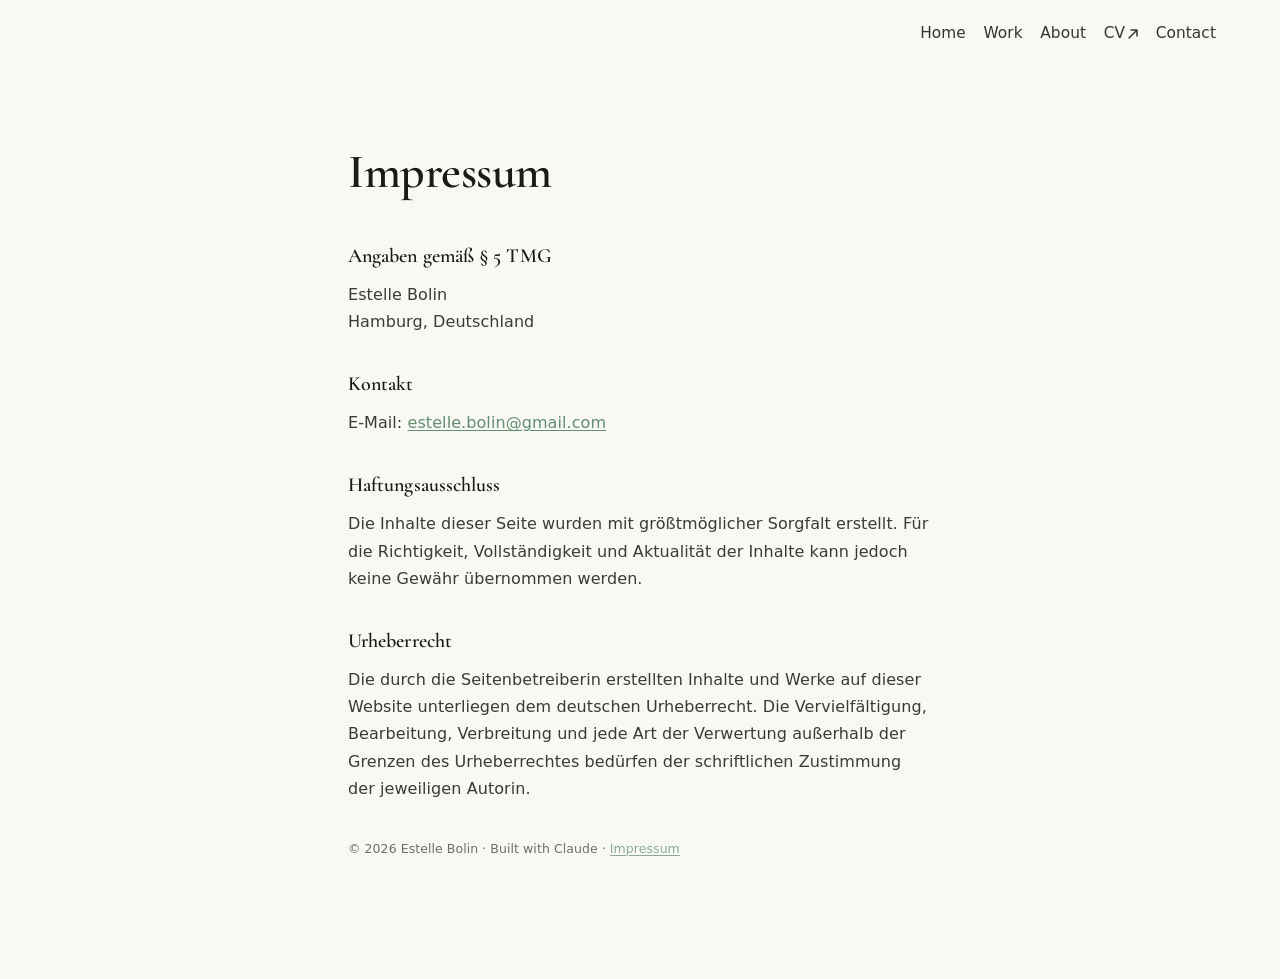
==== impressum.html @ baf318a9 "Initial portfolio launch" ====
<!DOCTYPE html>
<html lang="de">
  <head>
    <meta charset="UTF-8" />
    <meta name="viewport" content="width=device-width, initial-scale=1.0" />
    <link rel="preconnect" href="https://fonts.googleapis.com" />
    <link rel="preconnect" href="https://fonts.gstatic.com" crossorigin />
    <link
      href="https://fonts.googleapis.com/css2?family=Cormorant+Garamond:wght@400;500;600&display=swap"
      rel="stylesheet"
    />
    <meta name="description" content="Impressum – Estelle Bolin UX Design Portfolio" />
    <title>Impressum | Estelle Bolin</title>
    <link rel="stylesheet" href="styles.css" />
    <style>
      .impressum-inner {
        max-width: 680px;
        margin: 0 auto;
        padding: 80px 48px 120px;
      }
      .impressum-inner h1 {
        font-family: var(--headline);
        font-size: clamp(2rem, 4vw, 3rem);
        font-weight: 600;
        margin: 0 0 2.5rem;
        line-height: 1.1;
      }
      .impressum-inner h2 {
        font-family: var(--headline);
        font-size: 1.25rem;
        font-weight: 600;
        margin: 2rem 0 0.5rem;
      }
      .impressum-inner p {
        margin: 0 0 1rem;
        line-height: 1.7;
        opacity: 0.85;
        text-align: left;
        hyphens: none;
      }
      .impressum-inner a {
        color: var(--accent);
        text-decoration: underline;
        text-underline-offset: 2px;
      }
    </style>
  </head>
  <body>
    <a class="skip-link" href="#main-content">Skip to main content</a>

    <header class="site-header" aria-label="Primary">
      <nav class="site-nav" aria-label="Main navigation">
        <a href="index.html#home">Home</a>
        <a href="index.html#work">Work</a>
        <a href="index.html#about">About</a>
        <a href="assets/cv/2026-03-24-Lebenslauf-Estelle-Bolin-UX-UI.pdf" target="_blank" rel="noopener noreferrer" aria-label="CV, opens in new tab">CV<svg width="10" height="10" viewBox="0 0 10 10" aria-hidden="true" focusable="false" style="margin-left: 3px; vertical-align: middle;"><path d="M1 9L9 1M9 1H3M9 1V7" stroke="currentColor" stroke-width="1.5" stroke-linecap="round"/></svg></a>
        <a href="index.html#contact">Contact</a>
      </nav>
    </header>

    <main id="main-content">
      <div class="impressum-inner">
        <h1>Impressum</h1>

        <h2>Angaben gemäß § 5 TMG</h2>
        <p>Estelle Bolin<br>
        Hamburg, Deutschland</p>

        <h2>Kontakt</h2>
        <p>E-Mail: <a href="mailto:estelle.bolin@gmail.com">estelle.bolin@gmail.com</a></p>

        <h2>Haftungsausschluss</h2>
        <p>Die Inhalte dieser Seite wurden mit größtmöglicher Sorgfalt erstellt. Für die Richtigkeit, Vollständigkeit und Aktualität der Inhalte kann jedoch keine Gewähr übernommen werden.</p>

        <h2>Urheberrecht</h2>
        <p>Die durch die Seitenbetreiberin erstellten Inhalte und Werke auf dieser Website unterliegen dem deutschen Urheberrecht. Die Vervielfältigung, Bearbeitung, Verbreitung und jede Art der Verwertung außerhalb der Grenzen des Urheberrechtes bedürfen der schriftlichen Zustimmung der jeweiligen Autorin.</p>

        <footer class="site-footer" aria-label="Site footer">
          © 2026 Estelle Bolin · Built with Claude · <a href="/impressum.html">Impressum</a>
        </footer>
      </div>
    </main>

    <script src="script.js"></script>
  </body>
</html>
---- styles.css ----
:root {
  --bg: #f8f8f4;
  --text: #1a1a16;
  --accent: #4a7c59;
  --surface: #e8ebe4;
  --headline: "Cormorant Garamond", Georgia, "Times New Roman", serif;
  --body: system-ui, -apple-system, "Segoe UI", Roboto, sans-serif;
  --focus: #2f5f3d;
}

*,
*::before,
*::after {
  box-sizing: border-box;
}

html {
  scroll-behavior: smooth;
}

body {
  margin: 0;
  min-height: 100vh;
  background: var(--bg);
  color: var(--text);
  font-family: var(--body);
  line-height: 1.7;
  letter-spacing: 0.005em;
}

.cs-section p,
.cs-section--alt p,
.cs-section--centered p,
.cs-lead,
p {
  text-align: left;
}

.cs-section p,
.cs-lead,
.cs-section--centered p {
  max-width: 720px;
  margin-left: auto;
  margin-right: auto;
}

.cs-section .cs-figcaption {
  max-width: 1100px;
  margin-left: 0;
  margin-right: 0;
}

.cs-section .cs-step-subtitle {
  display: block;
  width: 100%;
  max-width: 1100px;
  margin: 0.35rem 0 2rem;
  font-size: 1rem;
  letter-spacing: 0.08em;
  text-transform: uppercase;
  color: #5a5a52;
  font-family: system-ui, sans-serif;
  font-weight: 500;
  text-align: center;
}

a {
  color: inherit;
  text-decoration: none;
  transition: color 0.2s ease;
}

a:focus-visible {
  outline: 3px solid var(--accent);
  outline-offset: 2px;
}

/* outlined buttons */
button,
.btn {
  transition: background 0.2s ease, color 0.2s ease, transform 0.1s ease;
}

button:hover,
.btn:hover {
  background: var(--accent);
  color: #fff;
}

button:active,
.btn:active {
  transform: scale(0.98);
}

button:focus-visible,
.btn:focus-visible {
  outline: 3px solid var(--accent);
  outline-offset: 3px;
}

.skip-link {
  position: absolute;
  top: 0.6rem;
  left: 0.6rem;
  transform: translateY(-180%);
  background: var(--surface);
  color: var(--text);
  border: 1px solid var(--text);
  padding: 0.45rem 0.65rem;
  font-size: 0.92rem;
  z-index: 20;
}

.skip-link:focus-visible {
  transform: translateY(0);
}

.site-header {
  padding: 1.25rem clamp(1.25rem, 5vw, 4rem);
}

.site-nav {
  display: flex;
  flex-wrap: wrap;
  justify-content: flex-end;
  gap: 1.1rem;
  font-size: 0.96rem;
}

.site-nav a {
  color: var(--text);
  opacity: 0.88;
  transition: opacity 160ms ease;
}

.site-nav a:hover,
.site-nav a:focus-visible {
  opacity: 1;
}

.hero {
  min-height: calc(100vh - 80px);
  display: grid;
  align-content: center;
  justify-items: center;
  justify-content: center;
  gap: 1rem;
  padding: clamp(2.5rem, 10vw, 9rem) clamp(1.25rem, 8vw, 8rem);
  position: relative;
  text-align: center;
}

.hero p {
  text-align: center !important;
}

.eyebrow {
  margin: 0;
  color: var(--accent);
  font-size: 0.92rem;
  text-transform: lowercase;
}

h1 {
  margin: 0;
  font-family: var(--headline);
  font-size: clamp(2.4rem, 4vw, 3.2rem);
  line-height: 1.02;
  font-weight: 600;
  letter-spacing: -0.01em;
}

/* Homepage hero — preserve large display size */
.hero h1 {
  font-size: clamp(5rem, 8vw, 6.25rem);
}

/* Case study pages */
.work .work-inner > h1 {
  font-size: clamp(2.4rem, 4vw, 3.2rem);
}

h2,
h3 {
  font-family: var(--headline);
  font-weight: 600;
}

h2 {
  font-size: clamp(1.8rem, 3vw, 2.8rem);
}

h3 {
  font-size: clamp(1.1rem, 2vw, 1.4rem);
}

.hero-tagline {
  margin: 0.25rem 0 0;
  max-width: 42ch;
  font-size: clamp(1.1rem, 2.2vw, 1.65rem);
}

.rotating-word-wrap {
  display: inline-block;
  min-width: 18ch; /* fixed width to prevent layout shifts */
  vertical-align: baseline;
  white-space: nowrap;
}

.tag-toggle {
  position: absolute;
  right: clamp(1.1rem, 6vw, 2.6rem);
  bottom: 2.25rem;
  display: inline-flex;
  align-items: center;
  justify-content: center;
  width: 2.25rem;
  height: 2.25rem;
  padding: 0;
  border-radius: 8px;
  background: transparent;
  border: 1px solid rgba(74, 124, 89, 0.35);
  color: var(--accent);
  cursor: pointer;
  opacity: 0.75;
  transition: opacity 160ms ease;
}

.tag-toggle:hover {
  opacity: 1;
}

.tag-toggle-icon {
  font-size: 0.95rem;
  line-height: 1;
}

.rotating-word {
  display: inline-block;
  color: var(--accent);
  transition: opacity 220ms ease;
  opacity: 1;
}

.rotating-word.is-leaving {
  opacity: 0;
}


.hero-subline {
  margin: 0;
  max-width: 54ch;
  font-size: 1.04rem;
  opacity: 0.92;
}

/* Case hero: add breathing room under the H1 */
.work .work-inner .hero-subline {
  margin-top: 24px;
}

.scroll-indicator {
  position: absolute;
  left: 50%;
  transform: translateX(-50%);
  bottom: 1.45rem;
  display: inline-flex;
  align-items: center;
  gap: 0.25rem;
  font-size: 0.82rem;
  color: var(--text);
  opacity: 0.62;
  text-transform: lowercase;
  letter-spacing: 0.01em;
}

.scroll-indicator:hover,
.scroll-indicator:focus-visible {
  opacity: 0.9;
}

.scroll-arrow {
  color: var(--accent);
}

.work {
  padding: 4.75rem clamp(1.25rem, 8vw, 8rem) 6rem;
}

.work-inner {
  max-width: 72rem;
  margin: 0 auto;
}

.work h2 {
  margin: 0 0 1.75rem;
  font-family: var(--headline);
  font-size: clamp(2.6rem, 3.8vw, 3rem); /* ~42-48px */
  line-height: 1.15;
  font-weight: 600;
  letter-spacing: -0.01em;
  text-align: center;
}

.case-grid {
  list-style: none;
  padding: 0;
  margin: 0;
  display: grid;
  grid-template-columns: 1fr 1fr;
  gap: 1.15rem;
}

.case-card {
  display: flex;
  flex-direction: column;
  width: 100%;
  padding: 0;
  overflow: hidden;
  border-radius: 12px;
  background: var(--surface);
  border: 1px solid rgba(26, 26, 22, 0.1);
  text-decoration: none;
  color: inherit;
  transition: all 0.3s ease;
}

.case-card-body {
  padding: 1.25rem 1.25rem 1.15rem;
}

.work-card-image {
  width: 100%;
  min-height: 200px;
  overflow: hidden;
  border-radius: 8px;
  background-color: var(--surface);
}

.work-card-image img {
  width: 100%;
  height: 100%;
  object-fit: cover;
  object-position: center center;
  display: block;
  transition: transform 0.4s ease;
}

.case-card:hover .work-card-image img {
  transform: scale(1.05);
}

@media (min-width: 768px) {
  .work-card-image { min-height: 240px; }
}

@media (min-width: 1200px) {
  .work-card-image { min-height: 280px; }
}

.case-image {
  width: 100%;
  height: 200px;
  background: var(--surface);
  display: flex;
  align-items: center;
  justify-content: center;
  text-align: center;
  font-size: 0.98rem;
  color: rgba(26, 26, 22, 0.58);
}

.case-card:hover {
  transform: translateY(-4px);
  border-color: rgba(26, 26, 22, 0.18);
  box-shadow: 0 8px 24px rgba(0,0,0,0.12);
}

.case-context {
  margin: 0 0 0.6rem;
  font-size: 0.88rem;
  color: var(--accent);
  text-transform: lowercase;
  letter-spacing: 0.01em;
}

.case-title {
  margin: 0 0 0.9rem;
  font-family: var(--headline);
  font-size: 1.25rem;
  font-weight: 600;
  line-height: 1.15;
  position: relative;
}

.case-title::after {
  content: "";
  position: absolute;
  left: 0;
  bottom: -0.35rem;
  width: 100%;
  height: 1px;
  background: rgba(26, 26, 22, 0.22);
  transform: scaleX(0);
  transform-origin: left;
  transition: transform 180ms ease;
}

.case-card:hover .case-title::after,
.case-card:focus-visible .case-title::after {
  transform: scaleX(1);
}

.case-meta {
  display: flex;
  align-items: baseline;
  justify-content: space-between;
  gap: 1rem;
}

.case-year {
  font-size: 0.94rem;
  opacity: 0.75;
}

.case-role {
  font-size: 0.98rem;
  font-weight: 500;
  text-align: right;
}

@media (max-width: 48rem) {
  .site-nav {
    justify-content: flex-start;
    gap: 0.9rem;
  }

  .hero {
    min-height: calc(100vh - 120px);
  }

  .case-grid {
    grid-template-columns: 1fr;
    gap: 1rem;
  }
}

.about {
  padding: 4.75rem clamp(1.25rem, 8vw, 8rem) 6rem;
}

.about-inner {
  max-width: 72rem;
  margin: 0 auto;
}

.about-grid {
  display: grid;
  grid-template-columns: 1.15fr 0.85fr;
  gap: clamp(1.5rem, 4vw, 3rem);
  align-items: center;
}

.about h2 {
  margin: 0 0 1rem;
  font-family: var(--headline);
  font-size: clamp(2.6rem, 3.8vw, 3rem); /* ~42-48px */
  line-height: 1.15;
  font-weight: 600;
  letter-spacing: -0.01em;
  text-align: center;
}

.about-intro {
  margin: 0 0 1.75rem;
  max-width: 60ch;
  font-size: 1.06rem;
  opacity: 0.95;
}

.about-tools-title {
  margin: 0 0 0.75rem;
  font-family: var(--headline);
  font-size: 1.15rem;
  font-weight: 600;
  letter-spacing: -0.005em;
}

.tools-grid {
  display: grid;
  grid-template-columns: 1fr 1fr;
  gap: 0.85rem 1.25rem;
}

.tools-category {
  margin: 0;
  font-size: 1.02rem;
  line-height: 1.55;
  opacity: 0.95;
}

.tools-category-label {
  color: var(--accent);
  font-weight: 500;
}

.about-photo-wrap {
  width: 380px;
  max-width: 100%;
  display: block;
  position: relative;
  overflow: visible;
  border-radius: 0;
  margin: 0 auto;
}

.about-photo {
  width: 100%;
  display: block;
  position: relative;
  z-index: 2;
  border-radius: 0; /* PNG already has the shape built in */
}

.about-photo-wrap::after {
  display: none;
}

@media (prefers-reduced-motion: reduce) {
  html {
    scroll-behavior: auto;
  }

  .site-nav a,
  .rotating-word,
  .case-card,
  .tag-toggle,
  .contact-email,
  .contact-link,
  .references-more {
    transition: none;
  }

  .case-card:hover {
    transform: none;
    box-shadow: none;
  }

  .tag-toggle {
    display: none;
  }
}

@media (max-width: 48rem) {
  .about-grid {
    grid-template-columns: 1fr;
    gap: 2rem;
  }

  .tools-grid {
    grid-template-columns: 1fr;
  }

  .about-photo-wrap {
    justify-items: start;
  }

  .about-photo {
    max-width: 100%;
  }
}

.visually-hidden {
  position: absolute;
  width: 1px;
  height: 1px;
  padding: 0;
  margin: -1px;
  overflow: hidden;
  clip: rect(0, 0, 0, 0);
  white-space: nowrap;
  border: 0;
}

/* ─── Companies I've worked with ───────────────────────── */
.companies {
  padding: 120px 48px;
  background: #F8F8F4;
  text-align: center;
}
.companies-inner {
  max-width: 1100px;
  margin: 0 auto;
}
.companies h2 {
  font-family: 'Cormorant Garamond', serif;
  font-size: clamp(2rem, 3.2vw, 2.6rem);
  font-weight: 600;
  letter-spacing: -0.01em;
  line-height: 1.1;
  margin: 0 0 2.5rem;
}
.companies-label {
  display: block;
  font-size: 0.82rem;
  font-weight: 700;
  letter-spacing: 0.06em;
  text-transform: uppercase;
  color: #4A7C59;
  margin-bottom: 16px;
}
.companies-row {
  display: flex;
  flex-wrap: wrap;
  justify-content: center;
  align-items: center;
  gap: 32px;
}
.companies-label + .companies-label {
  margin-top: 48px;
}
.companies-logo {
  height: 40px;
  width: auto;
  max-height: 40px;
  display: block;
  filter: none;
  opacity: 0.9;
  transition: opacity 0.2s ease;
}
.companies-logo:hover {
  opacity: 1;
}
@media (max-width: 600px) {
  .companies { padding: 72px 24px; }
  .companies-row { gap: 24px; }
}

.contact {
  padding: 4.75rem clamp(1.25rem, 8vw, 8rem) 5.25rem;
}

.contact-inner {
  max-width: 42rem;
  margin: 0 auto;
  text-align: center;
}

.contact-prompt {
  margin: 0 0 1.35rem;
  font-size: 1.1rem;
  opacity: 0.95;
  text-align: center !important;
}

.contact-links {
  display: block;
  text-align: center;
}

.contact-email {
  display: inline-flex;
  align-items: center;
  justify-content: center;
  padding: 12px 28px;
  border-radius: 24px;
  background: transparent;
  color: var(--accent);
  text-decoration: none;
  border: 1px solid var(--accent);
  transition: opacity 180ms ease;
  font-size: 0.98rem;
  letter-spacing: 0.005em;
}

.contact-email:hover {
  opacity: 0.92;
}

.contact-btn {
  display: inline-flex;
  align-items: center;
  padding: 12px 28px;
  border-radius: 24px;
  background: transparent;
  color: var(--accent);
  border: 1.5px solid var(--accent);
  font-size: 0.98rem;
  line-height: 1;
  letter-spacing: 0.005em;
  text-decoration: none;
  cursor: pointer;
  margin-right: 1.25rem;
  transition: background 0.2s ease, color 0.2s ease, transform 0.1s ease;
}

.contact-btn:hover {
  background: var(--accent);
  color: #ffffff;
}

.contact-btn:focus-visible {
  outline: 3px solid var(--accent);
  outline-offset: 3px;
}

.contact-btn:active {
  transform: scale(0.98);
}

.contact-link {
  color: var(--accent);
  text-decoration: underline;
  text-decoration-thickness: 1px;
  text-underline-offset: 0.28em;
  opacity: 0.92;
  transition: opacity 180ms ease;
}

.contact-link:hover {
  opacity: 1;
}

.site-footer {
  margin: 2.25rem 0 0;
  font-size: 0.78rem;
  opacity: 0.62;
}

.contact h2 {
  margin: 0 0 1.1rem;
  font-family: var(--headline);
  font-size: clamp(2.6rem, 3.8vw, 3rem); /* ~42-48px */
  line-height: 1.15;
  font-weight: 600;
  letter-spacing: -0.01em;
  text-align: center;
}

.side-note {
  max-width: 44rem;
  margin: 1.6rem auto 0;
  padding: 1.05rem 1.15rem;
  background: var(--surface);
  border-radius: 12px;
  text-align: left;
  opacity: 0.92;
}

.side-note-text {
  margin: 0;
  font-size: 0.98rem;
  line-height: 1.5;
}

.side-note-link {
  color: var(--accent);
  text-decoration: underline;
  text-underline-offset: 0.24em;
  text-decoration-thickness: 1px;
}

.references {
  padding: 4.75rem clamp(1.25rem, 8vw, 8rem) 6rem;
}

.references-inner {
  max-width: 72rem;
  margin: 0 auto;
}

.references h2 {
  margin: 0 0 1.75rem;
  font-family: var(--headline);
  font-size: clamp(2.6rem, 3.8vw, 3rem);
  line-height: 1.15;
  font-weight: 600;
  letter-spacing: -0.01em;
  text-align: center;
}

.references-grid {
  display: flex;
  flex-direction: column;
  gap: 16px;
}

.reference-card {
  background: var(--surface);
  border-radius: 12px;
  padding: 32px;
  position: relative;
  width: 100%;
  display: flex;
  flex-direction: column;
  transition: all 0.3s ease;
}


.reference-opening-quote {
  flex-shrink: 0;
  font-family: 'Cormorant Garamond', serif;
  font-size: 60px;
  color: #4A7C59;
  line-height: 0.8;
  margin-top: 4px;
}

.reference-quote {
  margin: 0;
  font-size: 16px;
  line-height: 1.7;
  color: var(--text);
}

.reference-quote-wrap {
  display: flex;
  align-items: flex-start;
  gap: 12px;
}

.reference-person-row {
  display: flex;
  align-items: center;
  gap: 12px;
  margin-top: 24px;
  padding-left: 1.75rem;
}

.reference-person-row img {
  width: 48px;
  height: 48px;
  border-radius: 50%;
  object-fit: cover;
  flex-shrink: 0;
  vertical-align: middle;
}

.reference-avatar {
  width: 48px;
  height: 48px;
  border-radius: 50%;
  object-fit: cover;
  object-position: center top;
  flex-shrink: 0;
  display: block;
  background: var(--surface);
}

.reference-person-text {
  display: flex;
  flex-direction: column;
  justify-content: center;
  min-width: 0;
}

.reference-name {
  margin: 0;
  font-weight: 600;
  font-size: 1rem;
}

.reference-title {
  margin: 2px 0 0;
  opacity: 0.7;
  font-size: 0.95rem;
}

.references-show-more:not([hidden]) {
  display: block;
}

.references-show-more {
  display: none;
  margin: 16px auto 0;
  padding: 12px 28px;
  border-radius: 24px;
  background: transparent;
  color: var(--accent);
  border: 1px solid var(--accent);
  cursor: pointer;
  font-size: 0.98rem;
  letter-spacing: 0.005em;
}

.references-show-less:not([hidden]) {
  display: block;
}

.references-show-less {
  display: none;
  margin: 16px auto 0;
  padding: 12px 28px;
  border-radius: 24px;
  background: transparent;
  color: var(--accent);
  border: 1px solid var(--accent);
  cursor: pointer;
  font-size: 0.98rem;
  letter-spacing: 0.005em;
}

.references-more {
  display: none;
  flex-direction: column;
  gap: 16px;
}

.references-more.is-expanded {
  display: flex;
}

.references-toggle-less {
  display: block;
  margin: 16px auto 0;
}

.why-me {
  padding: 4.75rem clamp(1.25rem, 8vw, 8rem) 6rem;
}

.why-me-inner {
  max-width: 72rem;
  margin: 0 auto;
}

.why-me h2 {
  margin: 0 0 1.75rem;
  font-family: var(--headline);
  font-size: clamp(2.6rem, 3.8vw, 3rem);
  line-height: 1.15;
  font-weight: 600;
  letter-spacing: -0.01em;
  text-align: center;
}

.why-me-grid {
  display: grid;
  grid-template-columns: repeat(3, 1fr);
  gap: 1.15rem;
}

.case-meta-bar {
  margin: 0;
  padding: 0;
  display: grid;
  grid-template-columns: repeat(4, 1fr);
  gap: 1.15rem;
}

.case-meta-row,
.case-meta-item,
.work .work-inner aside[aria-label="Case meta"] > div {
  display: grid;
  grid-template-columns: 120px 1fr;
  gap: 4px 16px;
  padding: 8px 0;
  border-bottom: 0.5px solid var(--color-border-tertiary, rgba(26, 26, 22, 0.18));
}

.case-meta-label {
  margin: 0;
  font-size: 13px;
  color: #4A7C59;
  font-weight: 600;
}

.case-meta-value {
  margin: 0;
  font-size: 13px;
  color: #1A1A16;
  font-weight: 400;
}

.case-figure {
  margin: 1.5rem 0 0;
}

.case-image-full {
  width: 100%;
  max-width: 100%;
  height: auto;
  border-radius: 12px;
  display: block;
}

.case-caption {
  margin: 0.65rem 0 0;
  font-size: 0.95rem;
  opacity: 0.7;
}

.case-media-grid {
  margin-top: 1.5rem;
  display: grid;
  grid-template-columns: 1fr 1fr;
  gap: 24px;
}

.case-step + .case-step {
  margin-top: 3rem;
}

.case-nav {
  display: flex;
  justify-content: space-between;
  gap: 1rem;
  margin-bottom: 2.25rem;
}

.cs-text-block {
  display: flex;
  flex-direction: column;
  gap: 1.75rem;
  margin-bottom: 2.5rem;
}

.cs-text-item {
  display: grid;
  grid-template-columns: 260px 1fr;
  gap: 0 2.5rem;
  align-items: baseline;
}

.cs-text-label {
  margin: 0;
  font-size: 0.92rem;
  font-weight: 600;
  color: var(--accent);
  letter-spacing: 0.01em;
}

.cs-text-item p:not(.cs-text-label) {
  margin: 0;
  text-align: left;
  hyphens: none;
  -webkit-hyphens: none;
}

.strength-card {
  background: var(--surface);
  border-radius: 12px;
  padding: 1.4rem 1.5rem;
  display: flex;
  flex-direction: column;
  gap: 10px;
  transition: all 0.3s ease;
}

.strength-card:hover {
  transform: translateY(-4px);
  box-shadow: 0 8px 24px rgba(0,0,0,0.12);
}

.strength-card .card-header {
  display: flex;
  flex-direction: row;
  align-items: center;
  gap: 10px;
}

.strength-card .card-header svg {
  flex-shrink: 0;
  display: block;
}

.strength-title {
  margin: 0;
  font-family: var(--body);
  font-size: 0.85rem;
  font-weight: 600;
  color: var(--accent);
  text-transform: uppercase;
  letter-spacing: 0.08em;
  line-height: 1.2;
}

.strength-desc {
  margin: 0;
  opacity: 0.95;
  line-height: 1.6;
  font-size: 0.95rem;
}

@media (max-width: 48rem) {
  .references-grid {
    gap: 16px;
  }

  .reference-card {
    padding: 20px;
  }

  .reference-opening-quote {
    font-size: 60px;
    margin-top: 4px;
  }

  .reference-quote {
    font-size: 16px;
  }

  .why-me-grid {
    grid-template-columns: 1fr;
  }

  .case-meta-bar {
    grid-template-columns: 1fr 1fr;
  }

  .case-media-grid {
    grid-template-columns: 1fr;
  }

  .cs-text-block {
    flex-direction: column;
  }

  .cs-text-item {
    grid-template-columns: 1fr;
    gap: 0.3rem;
  }
}

.video-label {
  text-align: center !important;
}
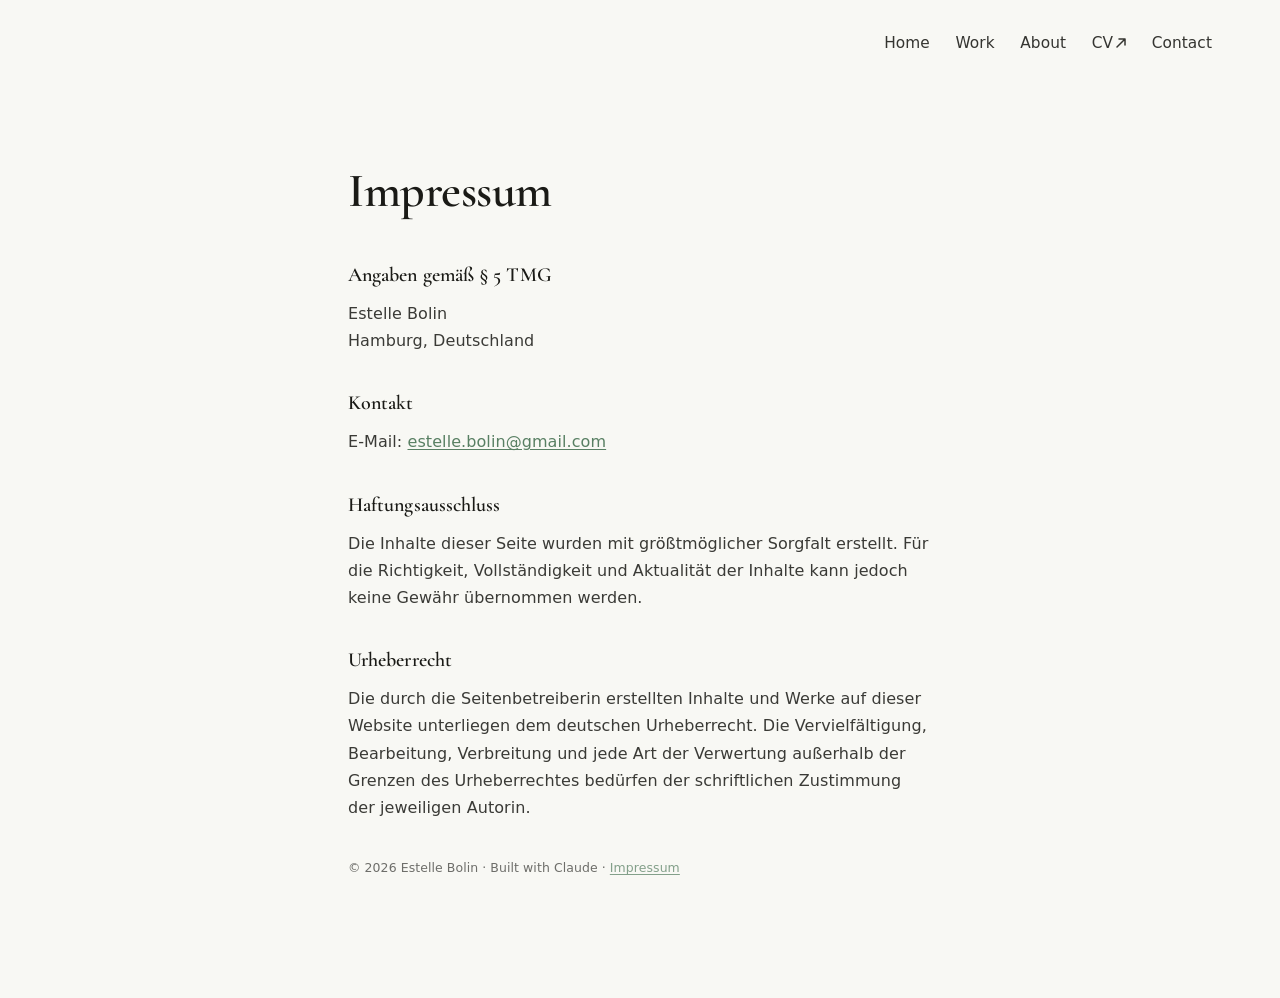
==== commit a9aac4f9: "Add Contentsquare analytics script to all HTML pages Co-Authored-By: Claude Sonnet 4.6 <noreply@anth" ====
--- a/impressum.html
+++ b/impressum.html
@@ -11,6 +11,7 @@
     />
     <meta name="description" content="Impressum – Estelle Bolin UX Design Portfolio" />
     <title>Impressum | Estelle Bolin</title>
+    <link rel="icon" type="image/png" href="assets/Favicon/namast-hey_kreis_weiss_RGB.png">
     <link rel="stylesheet" href="styles.css" />
     <style>
       .impressum-inner {
@@ -44,6 +45,7 @@
         text-underline-offset: 2px;
       }
     </style>
+    <script src="https://t.contentsquare.net/uxa/1c3e93462110b.js"></script>
   </head>
   <body>
     <a class="skip-link" href="#main-content">Skip to main content</a>
--- a/styles.css
+++ b/styles.css
@@ -1,7 +1,7 @@
 :root {
   --bg: #f8f8f4;
   --text: #1a1a16;
-  --accent: #4a7c59;
+  --accent: #3D6B4A;
   --surface: #e8ebe4;
   --headline: "Cormorant Garamond", Georgia, "Times New Roman", serif;
   --body: system-ui, -apple-system, "Segoe UI", Roboto, sans-serif;
@@ -131,6 +131,7 @@
   color: var(--text);
   opacity: 0.88;
   transition: opacity 160ms ease;
+  padding: 0.6rem 0.25rem;
 }
 
 .site-nav a:hover,
@@ -214,8 +215,8 @@
   display: inline-flex;
   align-items: center;
   justify-content: center;
-  width: 2.25rem;
-  height: 2.25rem;
+  min-width: 44px;
+  min-height: 44px;
   padding: 0;
   border-radius: 8px;
   background: transparent;
@@ -267,11 +268,13 @@
   display: inline-flex;
   align-items: center;
   gap: 0.25rem;
-  font-size: 0.82rem;
+  font-size: 1rem;
   color: var(--text);
   opacity: 0.62;
   text-transform: lowercase;
   letter-spacing: 0.01em;
+  min-width: 44px;
+  min-height: 44px;
 }
 
 .scroll-indicator:hover,
@@ -606,7 +609,7 @@
   font-weight: 700;
   letter-spacing: 0.06em;
   text-transform: uppercase;
-  color: #4A7C59;
+  color: var(--accent);
   margin-bottom: 16px;
 }
 .companies-row {
@@ -686,7 +689,7 @@
   color: var(--accent);
   border: 1.5px solid var(--accent);
   font-size: 0.98rem;
-  line-height: 1;
+  line-height: 1.4;
   letter-spacing: 0.005em;
   text-decoration: none;
   cursor: pointer;
@@ -801,7 +804,7 @@
   flex-shrink: 0;
   font-family: 'Cormorant Garamond', serif;
   font-size: 60px;
-  color: #4A7C59;
+  color: var(--accent);
   line-height: 0.8;
   margin-top: 4px;
 }
@@ -961,7 +964,7 @@
 .case-meta-label {
   margin: 0;
   font-size: 13px;
-  color: #4A7C59;
+  color: var(--accent);
   font-weight: 600;
 }
 
@@ -1047,10 +1050,6 @@
   transition: all 0.3s ease;
 }
 
-.strength-card:hover {
-  transform: translateY(-4px);
-  box-shadow: 0 8px 24px rgba(0,0,0,0.12);
-}
 
 .strength-card .card-header {
   display: flex;
